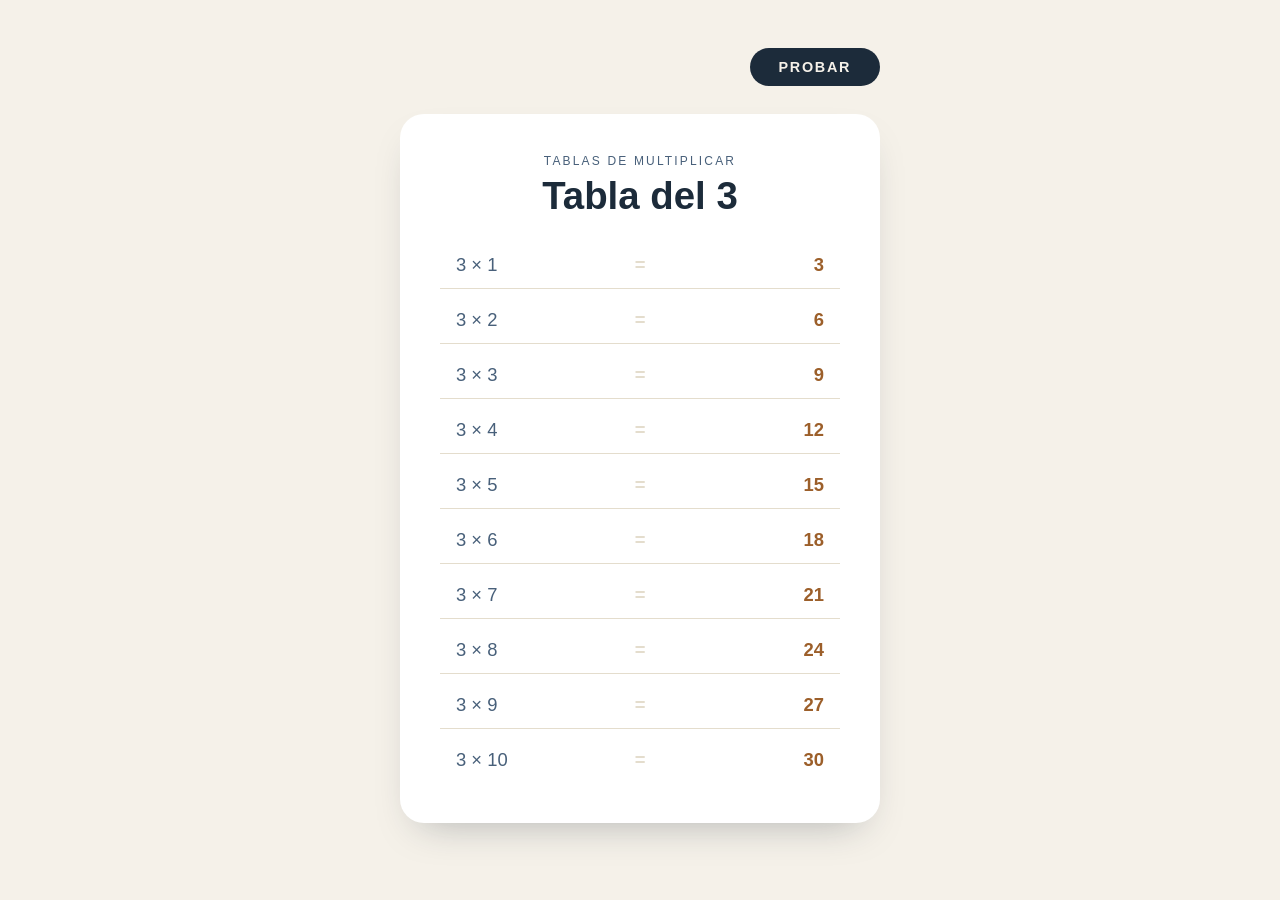
==== tablas/multiplicar.html @ 0c2f9a30 "generar base usando ia" ====
<!DOCTYPE html>
<html lang="es">
<head>
  <meta charset="UTF-8" />
  <meta name="viewport" content="width=device-width, initial-scale=1.0" />
  <title>Tabla del 3</title>
  <link rel="stylesheet" href="multiplicar.css" />
</head>
<body>

  <main class="page">

    <button type="button" class="btn-probar">PROBAR</button>

    <section class="tabla-card">
      <header class="tabla-header">
        <span class="tabla-eyebrow">Tablas de multiplicar</span>
        <h1 class="tabla-titulo">Tabla del 3</h1>
      </header>

      <ul class="tabla-lista">
        <li class="tabla-fila"><span class="operacion">3 × 1</span><span class="igual">=</span><span class="resultado">3</span></li>
        <li class="tabla-fila"><span class="operacion">3 × 2</span><span class="igual">=</span><span class="resultado">6</span></li>
        <li class="tabla-fila"><span class="operacion">3 × 3</span><span class="igual">=</span><span class="resultado">9</span></li>
        <li class="tabla-fila"><span class="operacion">3 × 4</span><span class="igual">=</span><span class="resultado">12</span></li>
        <li class="tabla-fila"><span class="operacion">3 × 5</span><span class="igual">=</span><span class="resultado">15</span></li>
        <li class="tabla-fila"><span class="operacion">3 × 6</span><span class="igual">=</span><span class="resultado">18</span></li>
        <li class="tabla-fila"><span class="operacion">3 × 7</span><span class="igual">=</span><span class="resultado">21</span></li>
        <li class="tabla-fila"><span class="operacion">3 × 8</span><span class="igual">=</span><span class="resultado">24</span></li>
        <li class="tabla-fila"><span class="operacion">3 × 9</span><span class="igual">=</span><span class="resultado">27</span></li>
        <li class="tabla-fila"><span class="operacion">3 × 10</span><span class="igual">=</span><span class="resultado">30</span></li>
      </ul>
    </section>

  </main>

</body>
</html>
---- tablas/multiplicar.css ----
:root {
  --tinta: #1c2b3a;
  --tinta-suave: #48607a;
  --papel: #f5f1e9;
  --tarjeta: #ffffff;
  --acento: #c17a3d;
  --acento-oscuro: #9c5f2a;
  --linea: #e4ddcd;
  --sombra: 0 18px 40px -20px rgba(28, 43, 58, 0.35);
}

* {
  box-sizing: border-box;
}

body {
  margin: 0;
  min-height: 100vh;
  font-family: "Segoe UI", "Helvetica Neue", Arial, sans-serif;
  background: var(--papel);
  color: var(--tinta);
  display: flex;
  justify-content: center;
  padding: clamp(1.5rem, 4vw, 3rem) 1rem;
}

.page {
  width: 100%;
  max-width: 480px;
  display: flex;
  flex-direction: column;
  align-items: center;
  gap: 1.75rem;
}

.btn-probar {
  align-self: flex-end;
  background: var(--tinta);
  color: var(--papel);
  border: none;
  padding: 0.7rem 1.8rem;
  font-size: 0.9rem;
  font-weight: 700;
  letter-spacing: 0.12em;
  border-radius: 999px;
  cursor: pointer;
  box-shadow: var(--sombra);
  transition: transform 0.15s ease, background 0.15s ease;
}

.btn-probar:hover {
  background: var(--acento-oscuro);
}

.btn-probar:active {
  transform: scale(0.96);
}

.btn-probar:focus-visible {
  outline: 3px solid var(--acento);
  outline-offset: 3px;
}

.tabla-card {
  width: 100%;
  background: var(--tarjeta);
  border-radius: 1.5rem;
  box-shadow: var(--sombra);
  padding: clamp(1.5rem, 5vw, 2.5rem);
}

.tabla-header {
  text-align: center;
  margin-bottom: 1.5rem;
}

.tabla-eyebrow {
  display: block;
  font-size: 0.75rem;
  letter-spacing: 0.18em;
  text-transform: uppercase;
  color: var(--tinta-suave);
  margin-bottom: 0.35rem;
}

.tabla-titulo {
  margin: 0;
  font-size: clamp(1.8rem, 6vw, 2.4rem);
  color: var(--tinta);
}

.tabla-lista {
  list-style: none;
  margin: 0;
  padding: 0;
  display: grid;
  gap: 0.5rem;
}

.tabla-fila {
  display: grid;
  grid-template-columns: 1fr auto 1fr;
  align-items: center;
  padding: 0.75rem 1rem;
  border-bottom: 1px solid var(--linea);
  font-size: clamp(1rem, 3.5vw, 1.15rem);
}

.tabla-fila:last-child {
  border-bottom: none;
}

.operacion {
  color: var(--tinta-suave);
  text-align: left;
}

.igual {
  text-align: center;
  color: var(--linea);
  font-weight: 700;
}

.resultado {
  text-align: right;
  font-weight: 700;
  color: var(--acento-oscuro);
}

@media (max-width: 360px) {
  .btn-probar {
    align-self: center;
  }

  .tabla-fila {
    font-size: 1rem;
    padding: 0.6rem 0.5rem;
  }
}
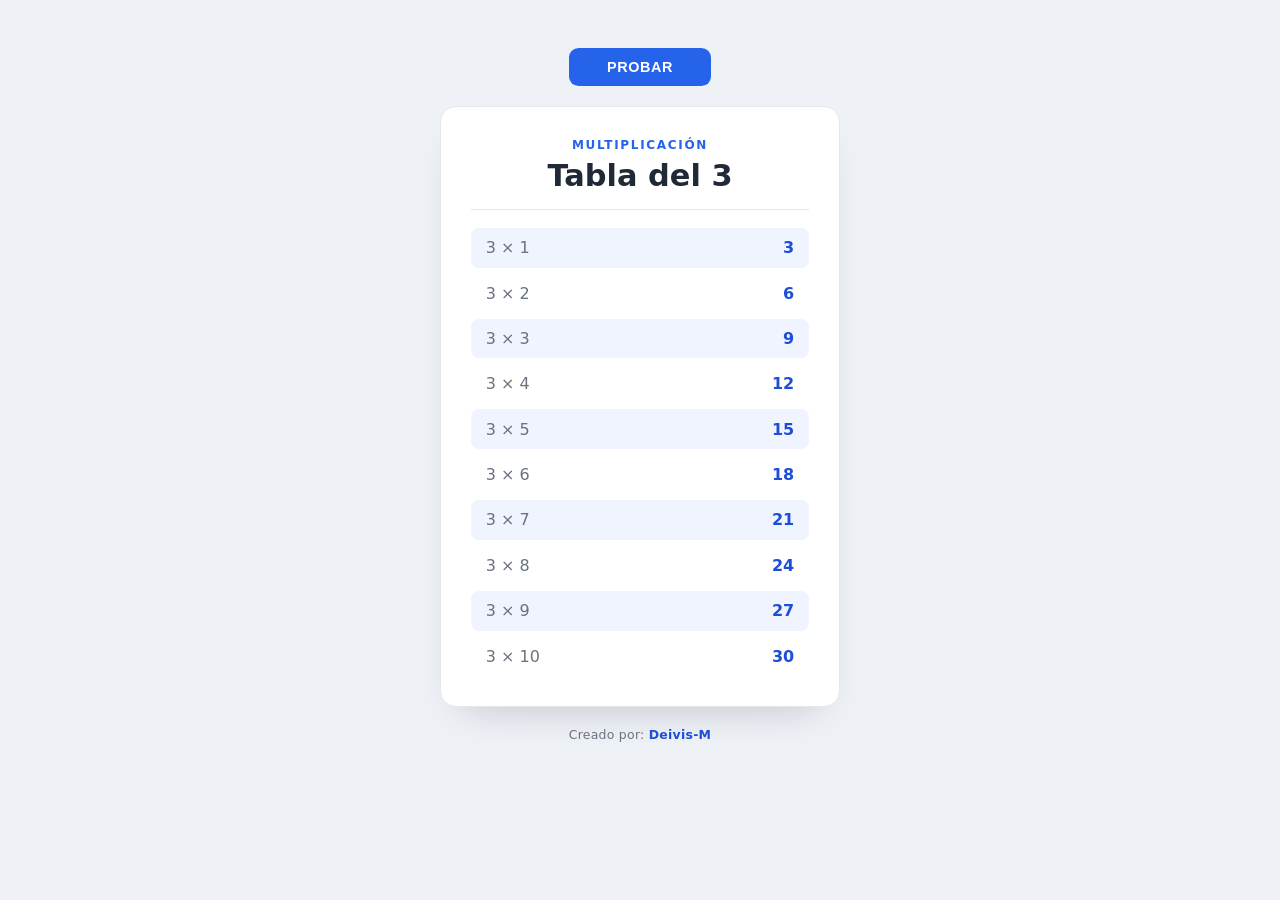
==== commit 2accc2ee: "diseño mejorado" ====
--- a/tablas/multiplicar.html
+++ b/tablas/multiplicar.html
@@ -13,24 +13,28 @@
     <button type="button" class="btn-probar">PROBAR</button>
 
     <section class="tabla-card">
+
       <header class="tabla-header">
-        <span class="tabla-eyebrow">Tablas de multiplicar</span>
+        <span class="tabla-eyebrow">Multiplicación</span>
         <h1 class="tabla-titulo">Tabla del 3</h1>
       </header>
 
       <ul class="tabla-lista">
-        <li class="tabla-fila"><span class="operacion">3 × 1</span><span class="igual">=</span><span class="resultado">3</span></li>
-        <li class="tabla-fila"><span class="operacion">3 × 2</span><span class="igual">=</span><span class="resultado">6</span></li>
-        <li class="tabla-fila"><span class="operacion">3 × 3</span><span class="igual">=</span><span class="resultado">9</span></li>
-        <li class="tabla-fila"><span class="operacion">3 × 4</span><span class="igual">=</span><span class="resultado">12</span></li>
-        <li class="tabla-fila"><span class="operacion">3 × 5</span><span class="igual">=</span><span class="resultado">15</span></li>
-        <li class="tabla-fila"><span class="operacion">3 × 6</span><span class="igual">=</span><span class="resultado">18</span></li>
-        <li class="tabla-fila"><span class="operacion">3 × 7</span><span class="igual">=</span><span class="resultado">21</span></li>
-        <li class="tabla-fila"><span class="operacion">3 × 8</span><span class="igual">=</span><span class="resultado">24</span></li>
-        <li class="tabla-fila"><span class="operacion">3 × 9</span><span class="igual">=</span><span class="resultado">27</span></li>
-        <li class="tabla-fila"><span class="operacion">3 × 10</span><span class="igual">=</span><span class="resultado">30</span></li>
+        <li class="tabla-fila"><span class="operacion">3 × 1</span><span class="resultado">3</span></li>
+        <li class="tabla-fila"><span class="operacion">3 × 2</span><span class="resultado">6</span></li>
+        <li class="tabla-fila"><span class="operacion">3 × 3</span><span class="resultado">9</span></li>
+        <li class="tabla-fila"><span class="operacion">3 × 4</span><span class="resultado">12</span></li>
+        <li class="tabla-fila"><span class="operacion">3 × 5</span><span class="resultado">15</span></li>
+        <li class="tabla-fila"><span class="operacion">3 × 6</span><span class="resultado">18</span></li>
+        <li class="tabla-fila"><span class="operacion">3 × 7</span><span class="resultado">21</span></li>
+        <li class="tabla-fila"><span class="operacion">3 × 8</span><span class="resultado">24</span></li>
+        <li class="tabla-fila"><span class="operacion">3 × 9</span><span class="resultado">27</span></li>
+        <li class="tabla-fila"><span class="operacion">3 × 10</span><span class="resultado">30</span></li>
       </ul>
+
     </section>
+
+    <footer class="page-footer">Creado por: <span class="page-footer-nombre">Deivis-M</span></footer>
 
   </main>
 
--- a/tablas/multiplicar.css
+++ b/tablas/multiplicar.css
@@ -1,12 +1,13 @@
 :root {
-  --tinta: #1c2b3a;
-  --tinta-suave: #48607a;
-  --papel: #f5f1e9;
+  --fondo: #eef1f6;
   --tarjeta: #ffffff;
-  --acento: #c17a3d;
-  --acento-oscuro: #9c5f2a;
-  --linea: #e4ddcd;
-  --sombra: 0 18px 40px -20px rgba(28, 43, 58, 0.35);
+  --tinta: #1f2937;
+  --tinta-suave: #6b7280;
+  --linea: #e5e7eb;
+  --azul: #2563eb;
+  --azul-oscuro: #1d4ed8;
+  --azul-claro: #eff4ff;
+  --sombra: 0 20px 40px -24px rgba(15, 23, 42, 0.25);
 }
 
 * {
@@ -16,9 +17,9 @@
 body {
   margin: 0;
   min-height: 100vh;
-  font-family: "Segoe UI", "Helvetica Neue", Arial, sans-serif;
-  background: var(--papel);
+  font-family: "Segoe UI", system-ui, -apple-system, Arial, sans-serif;
   color: var(--tinta);
+  background: var(--fondo);
   display: flex;
   justify-content: center;
   padding: clamp(1.5rem, 4vw, 3rem) 1rem;
@@ -26,66 +27,93 @@
 
 .page {
   width: 100%;
-  max-width: 480px;
+  max-width: 380px;
   display: flex;
   flex-direction: column;
   align-items: center;
-  gap: 1.75rem;
+  gap: 1.25rem;
+  animation: aparecer 0.5s ease both;
+}
+
+@keyframes aparecer {
+  from {
+    opacity: 0;
+    transform: translateY(14px);
+  }
+  to {
+    opacity: 1;
+    transform: translateY(0);
+  }
+}
+
+@keyframes pulso {
+  0%, 100% {
+    box-shadow: 0 10px 22px -10px rgba(37, 99, 235, 0.55);
+  }
+  50% {
+    box-shadow: 0 10px 26px -6px rgba(37, 99, 235, 0.8);
+  }
 }
 
 .btn-probar {
-  align-self: flex-end;
-  background: var(--tinta);
-  color: var(--papel);
+  align-self: center;
+  background: var(--azul);
+  color: #ffffff;
   border: none;
-  padding: 0.7rem 1.8rem;
+  padding: 0.7rem 2.4rem;
   font-size: 0.9rem;
   font-weight: 700;
-  letter-spacing: 0.12em;
-  border-radius: 999px;
+  letter-spacing: 0.04em;
+  border-radius: 0.6rem;
   cursor: pointer;
-  box-shadow: var(--sombra);
-  transition: transform 0.15s ease, background 0.15s ease;
+  animation: pulso 2.4s ease-in-out infinite;
+  transition: background 0.15s ease, transform 0.15s ease, box-shadow 0.15s ease;
 }
 
 .btn-probar:hover {
-  background: var(--acento-oscuro);
+  background: var(--azul-oscuro);
+  box-shadow: 0 12px 26px -8px rgba(37, 99, 235, 0.6);
 }
 
 .btn-probar:active {
-  transform: scale(0.96);
+  transform: scale(0.97);
 }
 
 .btn-probar:focus-visible {
-  outline: 3px solid var(--acento);
-  outline-offset: 3px;
+  outline: 3px solid var(--azul-claro);
+  outline-offset: 2px;
 }
 
 .tabla-card {
   width: 100%;
   background: var(--tarjeta);
-  border-radius: 1.5rem;
+  border: 1px solid var(--linea);
+  border-radius: 1rem;
   box-shadow: var(--sombra);
-  padding: clamp(1.5rem, 5vw, 2.5rem);
+  padding: clamp(1.4rem, 5vw, 1.9rem);
 }
 
 .tabla-header {
   text-align: center;
-  margin-bottom: 1.5rem;
+  margin-bottom: 1.1rem;
+  padding-bottom: 1rem;
+  border-bottom: 1px solid var(--linea);
 }
 
 .tabla-eyebrow {
   display: block;
   font-size: 0.75rem;
-  letter-spacing: 0.18em;
+  font-weight: 700;
+  letter-spacing: 0.14em;
   text-transform: uppercase;
-  color: var(--tinta-suave);
-  margin-bottom: 0.35rem;
+  color: var(--azul);
+  margin-bottom: 0.4rem;
 }
 
 .tabla-titulo {
   margin: 0;
-  font-size: clamp(1.8rem, 6vw, 2.4rem);
+  font-size: clamp(1.6rem, 6vw, 1.9rem);
+  font-weight: 700;
   color: var(--tinta);
 }
 
@@ -94,46 +122,61 @@
   margin: 0;
   padding: 0;
   display: grid;
-  gap: 0.5rem;
+  gap: 0.35rem;
 }
 
 .tabla-fila {
-  display: grid;
-  grid-template-columns: 1fr auto 1fr;
+  display: flex;
   align-items: center;
-  padding: 0.75rem 1rem;
-  border-bottom: 1px solid var(--linea);
-  font-size: clamp(1rem, 3.5vw, 1.15rem);
+  justify-content: space-between;
+  padding: 0.65rem 0.9rem;
+  border-radius: 0.5rem;
+  font-size: 1rem;
+  transition: background 0.15s ease;
 }
 
-.tabla-fila:last-child {
-  border-bottom: none;
+.tabla-fila:nth-child(odd) {
+  background: var(--azul-claro);
+}
+
+.tabla-fila:hover {
+  background: #e2ebff;
 }
 
 .operacion {
   color: var(--tinta-suave);
-  text-align: left;
-}
-
-.igual {
-  text-align: center;
-  color: var(--linea);
-  font-weight: 700;
+  font-weight: 500;
 }
 
 .resultado {
-  text-align: right;
   font-weight: 700;
-  color: var(--acento-oscuro);
+  color: var(--azul-oscuro);
 }
 
-@media (max-width: 360px) {
-  .btn-probar {
-    align-self: center;
+.page-footer {
+  font-size: 0.78rem;
+  color: var(--tinta-suave);
+  letter-spacing: 0.02em;
+}
+
+.page-footer-nombre {
+  font-weight: 700;
+  color: var(--azul-oscuro);
+}
+
+@media (min-width: 480px) {
+  .page {
+    max-width: 400px;
+  }
+}
+
+@media (max-width: 340px) {
+  .tabla-fila {
+    font-size: 0.9rem;
+    padding: 0.55rem 0.7rem;
   }
 
-  .tabla-fila {
-    font-size: 1rem;
-    padding: 0.6rem 0.5rem;
+  .btn-probar {
+    padding: 0.6rem 2rem;
   }
 }
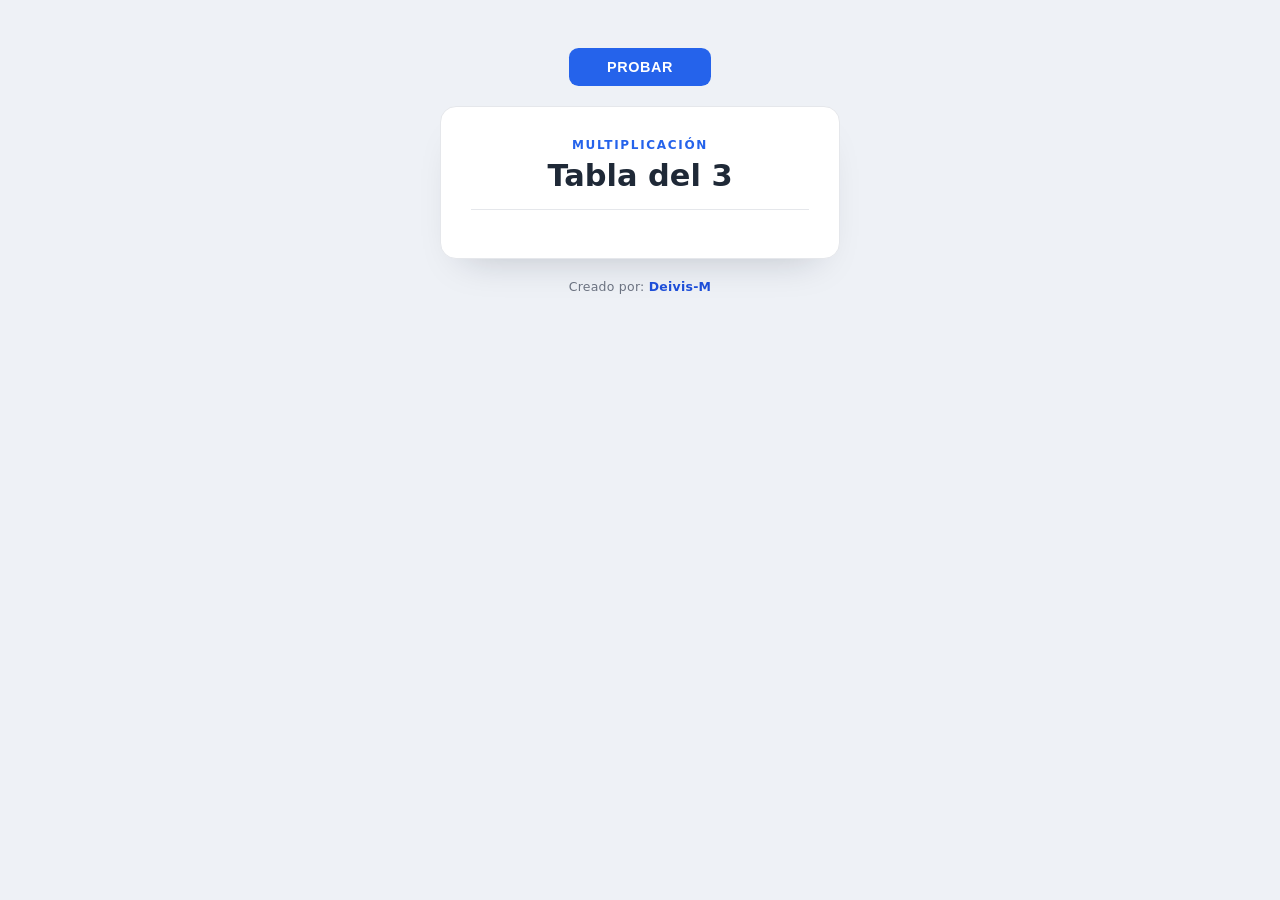
==== commit 2361864c: "contenido dinamico generado" ====
--- a/tablas/multiplicar.html
+++ b/tablas/multiplicar.html
@@ -5,12 +5,13 @@
   <meta name="viewport" content="width=device-width, initial-scale=1.0" />
   <title>Tabla del 3</title>
   <link rel="stylesheet" href="multiplicar.css" />
+  <script src="multiplicar.js"></script>
 </head>
 <body>
 
   <main class="page">
 
-    <button type="button" class="btn-probar">PROBAR</button>
+    <button type="button" class="btn-probar" onclick="generarTablas()">PROBAR</button>
 
     <section class="tabla-card">
 
@@ -19,17 +20,7 @@
         <h1 class="tabla-titulo">Tabla del 3</h1>
       </header>
 
-      <ul class="tabla-lista">
-        <li class="tabla-fila"><span class="operacion">3 × 1</span><span class="resultado">3</span></li>
-        <li class="tabla-fila"><span class="operacion">3 × 2</span><span class="resultado">6</span></li>
-        <li class="tabla-fila"><span class="operacion">3 × 3</span><span class="resultado">9</span></li>
-        <li class="tabla-fila"><span class="operacion">3 × 4</span><span class="resultado">12</span></li>
-        <li class="tabla-fila"><span class="operacion">3 × 5</span><span class="resultado">15</span></li>
-        <li class="tabla-fila"><span class="operacion">3 × 6</span><span class="resultado">18</span></li>
-        <li class="tabla-fila"><span class="operacion">3 × 7</span><span class="resultado">21</span></li>
-        <li class="tabla-fila"><span class="operacion">3 × 8</span><span class="resultado">24</span></li>
-        <li class="tabla-fila"><span class="operacion">3 × 9</span><span class="resultado">27</span></li>
-        <li class="tabla-fila"><span class="operacion">3 × 10</span><span class="resultado">30</span></li>
+      <ul class="tabla-lista" id="tablasMultiplicar">
       </ul>
 
     </section>
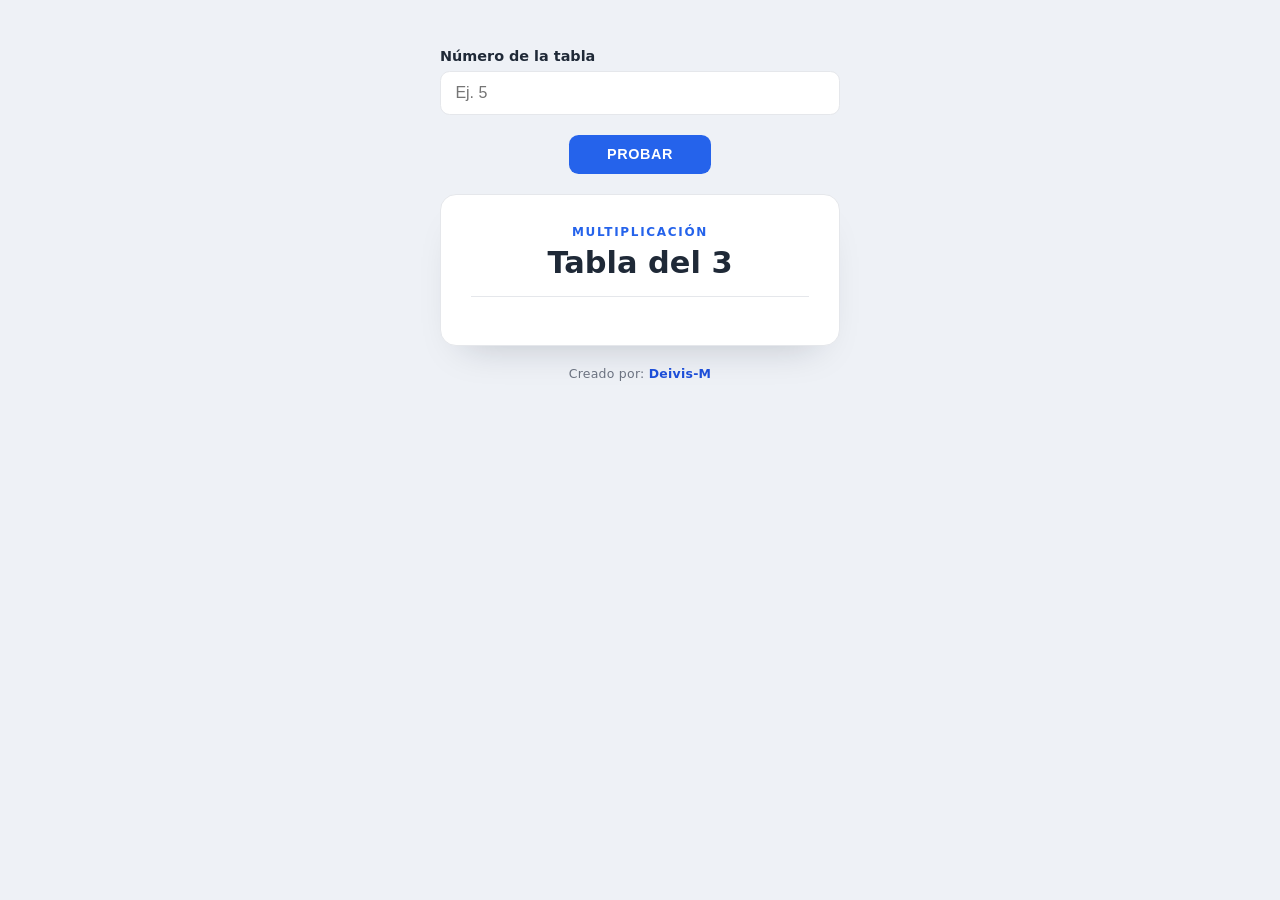
==== commit 17f3de8e: "agregar caja de texto" ====
--- a/tablas/multiplicar.html
+++ b/tablas/multiplicar.html
@@ -1,5 +1,6 @@
 <!DOCTYPE html>
 <html lang="es">
+
 <head>
   <meta charset="UTF-8" />
   <meta name="viewport" content="width=device-width, initial-scale=1.0" />
@@ -7,9 +8,14 @@
   <link rel="stylesheet" href="multiplicar.css" />
   <script src="multiplicar.js"></script>
 </head>
+
 <body>
 
   <main class="page">
+    <div class="grupo-input">
+      <label for="txtNumero" class="lbl-input">Número de la tabla</label>
+      <input type="text" id="txtNumero" class="txt-numero" placeholder="Ej. 5">
+    </div>
 
     <button type="button" class="btn-probar" onclick="generarTablas()">PROBAR</button>
 
@@ -30,4 +36,5 @@
   </main>
 
 </body>
+
 </html>
--- a/tablas/multiplicar.css
+++ b/tablas/multiplicar.css
@@ -179,4 +179,32 @@
   .btn-probar {
     padding: 0.6rem 2rem;
   }
+}
+
+.grupo-input {
+    width: 100%;
+    display: flex;
+    flex-direction: column;
+    gap: 0.45rem;
+}
+
+.lbl-input {
+    font-size: 0.9rem;
+    font-weight: 600;
+    color: var(--tinta);
+}
+
+.txt-numero {
+    width: 100%;
+    padding: 0.75rem 0.9rem;
+    border: 1px solid var(--linea);
+    border-radius: 0.6rem;
+    font-size: 1rem;
+    outline: none;
+    transition: border-color 0.2s ease, box-shadow 0.2s ease;
+}
+
+.txt-numero:focus {
+    border-color: var(--azul);
+    box-shadow: 0 0 0 3px var(--azul-claro);
 }
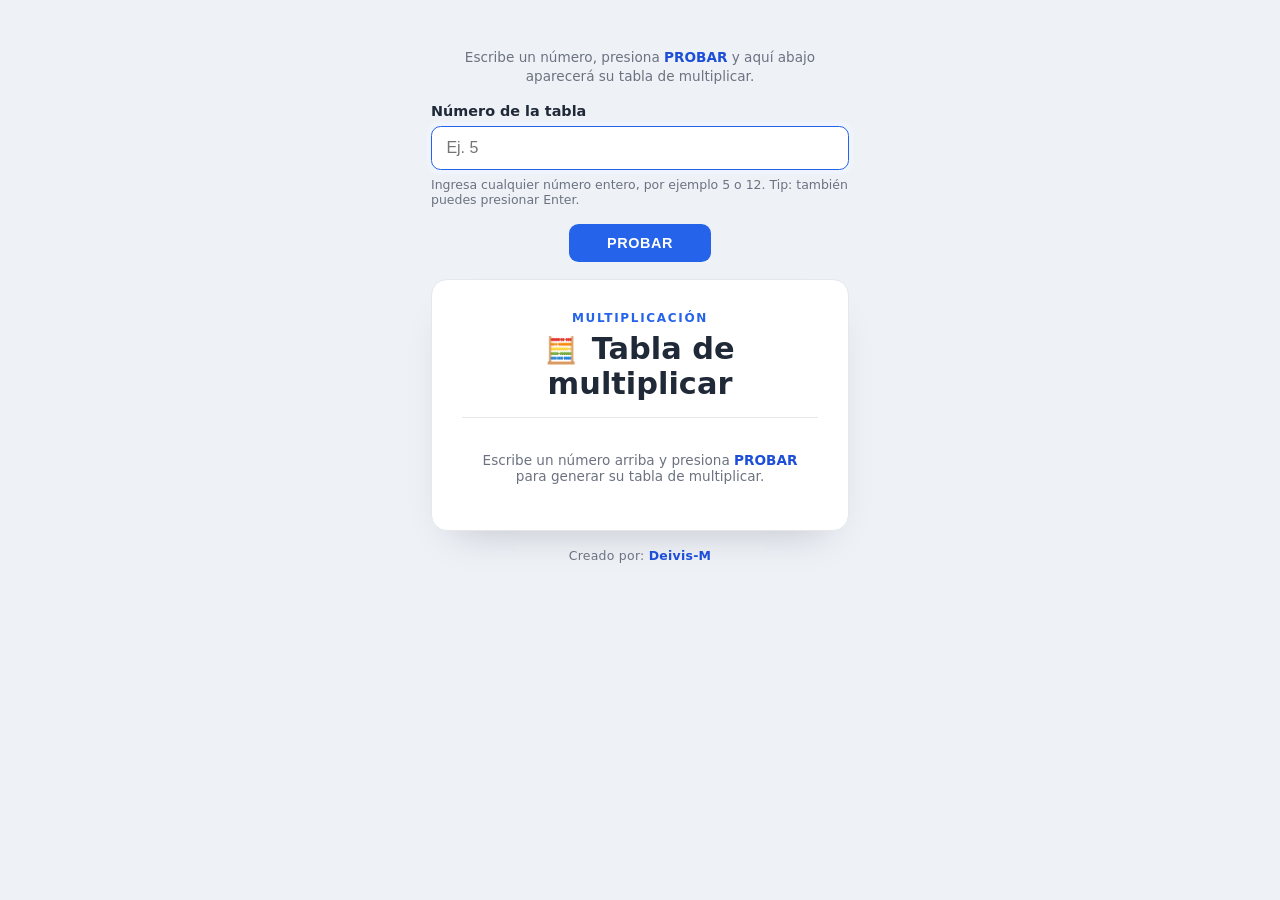
==== commit 83a9d874: "interfaz mejorada para el usuario" ====
--- a/tablas/multiplicar.html
+++ b/tablas/multiplicar.html
@@ -12,9 +12,26 @@
 <body>
 
   <main class="page">
+
+    <p class="instrucciones">
+      Escribe un número, presiona <strong>PROBAR</strong> y aquí abajo aparecerá su tabla de multiplicar.
+    </p>
+
     <div class="grupo-input">
       <label for="txtNumero" class="lbl-input">Número de la tabla</label>
-      <input type="text" id="txtNumero" class="txt-numero" placeholder="Ej. 5">
+      <input
+        type="text"
+        id="txtNumero"
+        class="txt-numero"
+        placeholder="Ej. 5"
+        inputmode="numeric"
+        autocomplete="off"
+        aria-describedby="ayudaNumero"
+        autofocus
+        onclick="this.select()"
+        onkeydown="if(event.key==='Enter'){generarTablas();}"
+      >
+      <small id="ayudaNumero" class="txt-ayuda">Ingresa cualquier número entero, por ejemplo 5 o 12. Tip: también puedes presionar Enter.</small>
     </div>
 
     <button type="button" class="btn-probar" onclick="generarTablas()">PROBAR</button>
@@ -23,10 +40,11 @@
 
       <header class="tabla-header">
         <span class="tabla-eyebrow">Multiplicación</span>
-        <h1 class="tabla-titulo">Tabla del 3</h1>
+        <h1 class="tabla-titulo"><span class="tabla-icono" aria-hidden="true">🧮</span> Tabla de multiplicar</h1>
       </header>
 
-      <ul class="tabla-lista" id="tablasMultiplicar">
+      <ul class="tabla-lista" id="tablasMultiplicar" aria-live="polite">
+        <li class="tabla-vacia">Escribe un número arriba y presiona <strong>PROBAR</strong> para generar su tabla de multiplicar.</li>
       </ul>
 
     </section>
--- a/tablas/multiplicar.css
+++ b/tablas/multiplicar.css
@@ -27,11 +27,11 @@
 
 .page {
   width: 100%;
-  max-width: 380px;
+  max-width: 398px;
   display: flex;
   flex-direction: column;
   align-items: center;
-  gap: 1.25rem;
+  gap: 1.05rem;
   animation: aparecer 0.5s ease both;
 }
 
@@ -52,6 +52,18 @@
   }
   50% {
     box-shadow: 0 10px 26px -6px rgba(37, 99, 235, 0.8);
+  }
+}
+
+/* Animación de aparición para cada fila cuando el script las genera */
+@keyframes filaAparece {
+  from {
+    opacity: 0;
+    transform: translateY(6px);
+  }
+  to {
+    opacity: 1;
+    transform: translateY(0);
   }
 }
 
@@ -67,7 +79,7 @@
   border-radius: 0.6rem;
   cursor: pointer;
   animation: pulso 2.4s ease-in-out infinite;
-  transition: background 0.15s ease, transform 0.15s ease, box-shadow 0.15s ease;
+  transition: background 0.25s ease, transform 0.25s ease, box-shadow 0.25s ease;
 }
 
 .btn-probar:hover {
@@ -91,6 +103,7 @@
   border-radius: 1rem;
   box-shadow: var(--sombra);
   padding: clamp(1.4rem, 5vw, 1.9rem);
+  transition: box-shadow 0.25s ease, transform 0.25s ease;
 }
 
 .tabla-header {
@@ -117,12 +130,17 @@
   color: var(--tinta);
 }
 
+.tabla-icono {
+  font-size: 0.85em;
+  margin-right: 0.15em;
+}
+
 .tabla-lista {
   list-style: none;
   margin: 0;
   padding: 0;
   display: grid;
-  gap: 0.35rem;
+  gap: 0.03rem;
 }
 
 .tabla-fila {
@@ -132,7 +150,8 @@
   padding: 0.65rem 0.9rem;
   border-radius: 0.5rem;
   font-size: 1rem;
-  transition: background 0.15s ease;
+  transition: background 0.2s ease, transform 0.2s ease;
+  animation: filaAparece 0.35s ease both;
 }
 
 .tabla-fila:nth-child(odd) {
@@ -149,8 +168,10 @@
 }
 
 .resultado {
-  font-weight: 700;
+  font-weight: 800;
+  font-size: 1.08em;
   color: var(--azul-oscuro);
+  padding-right: 4px;
 }
 
 .page-footer {
@@ -166,7 +187,7 @@
 
 @media (min-width: 480px) {
   .page {
-    max-width: 400px;
+    max-width: 418px;
   }
 }
 
@@ -179,6 +200,37 @@
   .btn-probar {
     padding: 0.6rem 2rem;
   }
+}
+
+.instrucciones {
+    width: 100%;
+    margin: 0;
+    text-align: center;
+    font-size: 0.85rem;
+    line-height: 1.4;
+    color: var(--tinta-suave);
+}
+
+.instrucciones strong {
+    color: var(--azul-oscuro);
+}
+
+.txt-ayuda {
+    font-size: 0.78rem;
+    color: var(--tinta-suave);
+}
+
+.tabla-vacia {
+    list-style: none;
+    text-align: center;
+    padding: 1rem 0.5rem;
+    font-size: 0.85rem;
+    color: var(--tinta-suave);
+    background: transparent !important;
+}
+
+.tabla-vacia strong {
+    color: var(--azul-oscuro);
 }
 
 .grupo-input {
@@ -201,10 +253,10 @@
     border-radius: 0.6rem;
     font-size: 1rem;
     outline: none;
-    transition: border-color 0.2s ease, box-shadow 0.2s ease;
+    transition: border-color 0.25s ease, box-shadow 0.25s ease;
 }
 
 .txt-numero:focus {
     border-color: var(--azul);
-    box-shadow: 0 0 0 3px var(--azul-claro);
+    box-shadow: 0 0 0 4px var(--azul-claro);
 }
